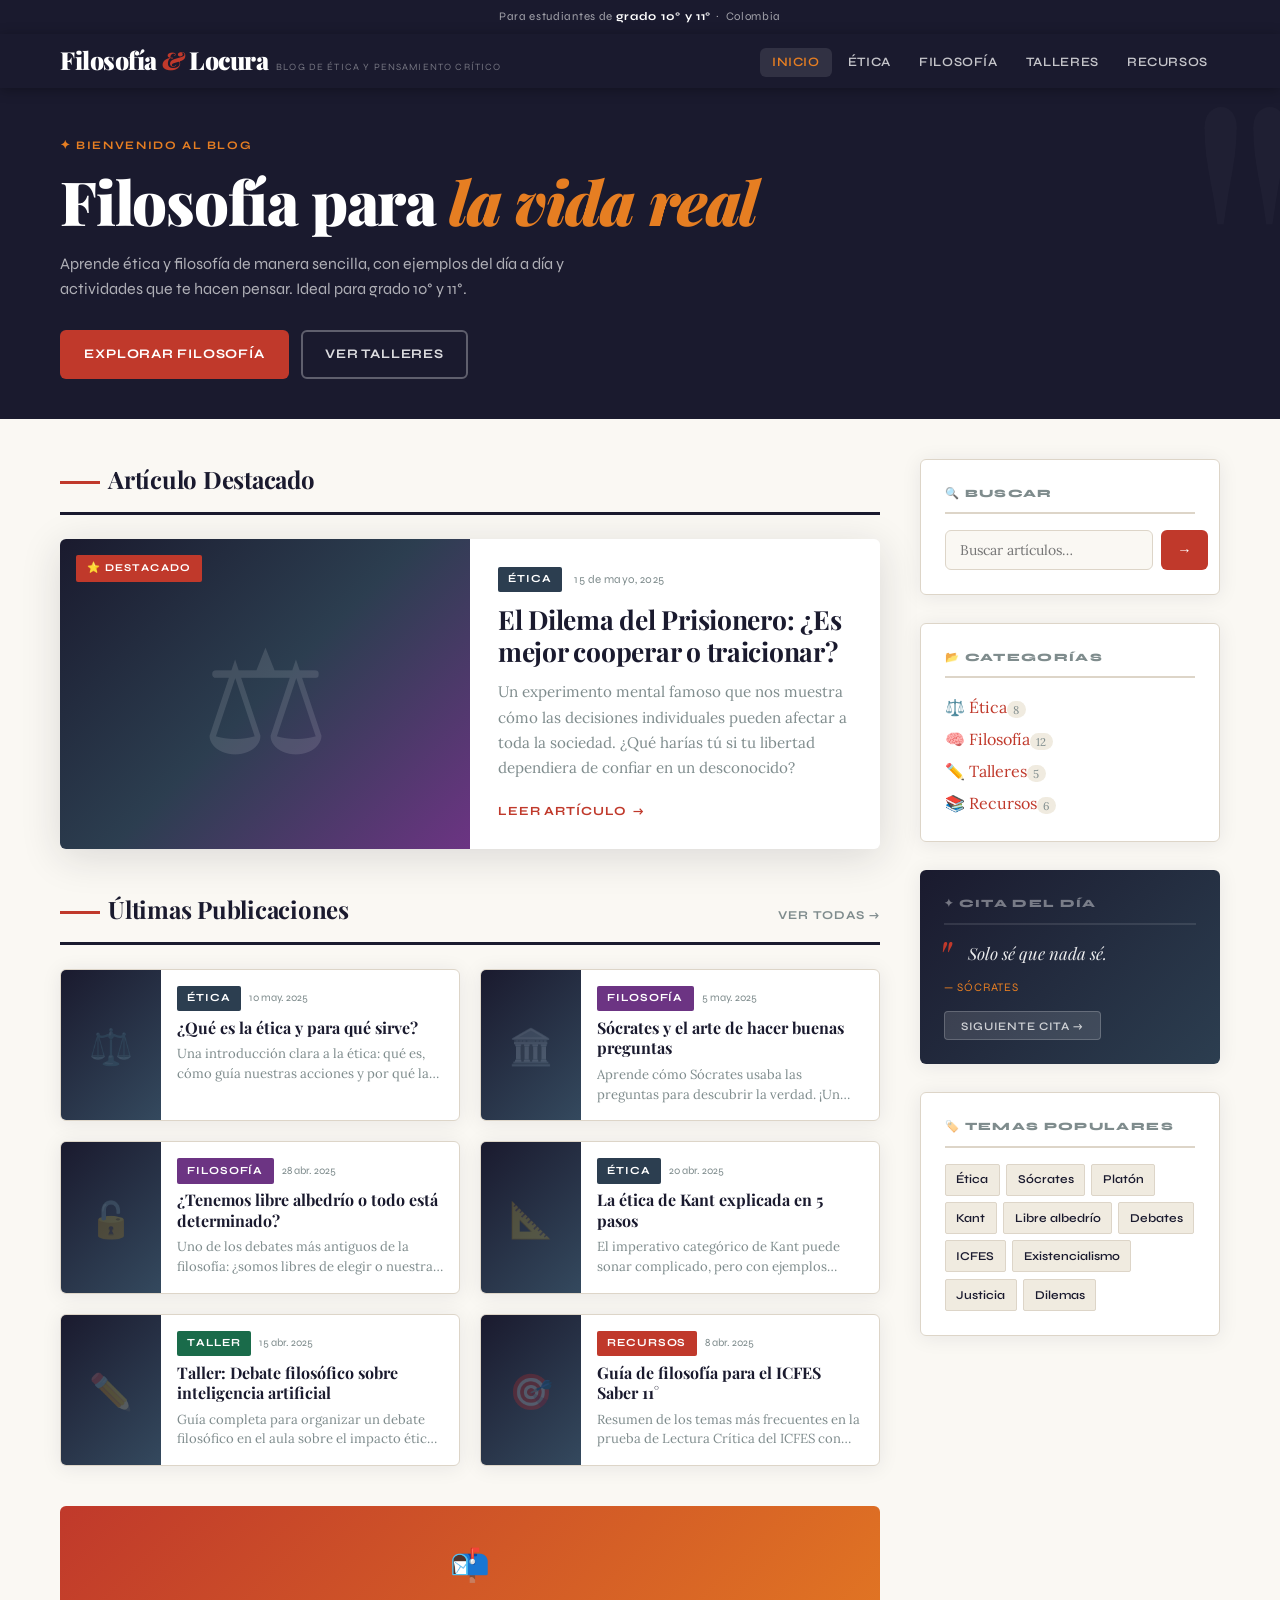
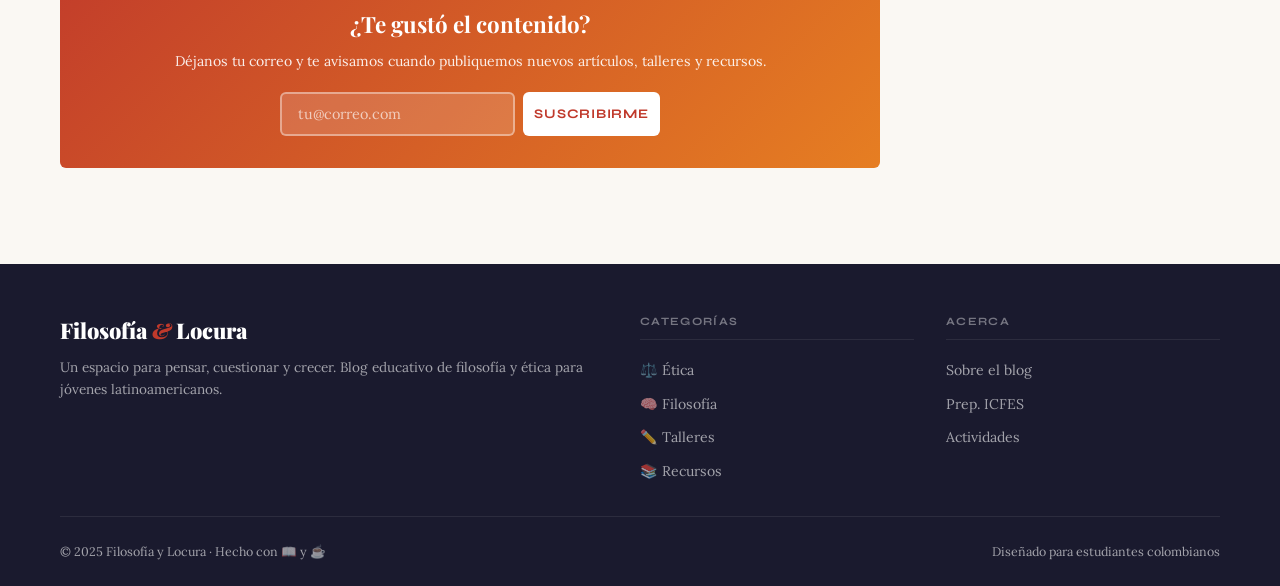
==== index.html @ 6e0ebfe2 "Add files via upload" ====
<!DOCTYPE html>
<html lang="es">
<head>
  <meta charset="UTF-8">
  <meta name="viewport" content="width=device-width, initial-scale=1.0">
  <meta name="description" content="Blog de filosofía y ética para estudiantes de grado 10° y 11° en Colombia. Artículos, talleres y recursos para pensar mejor.">
  <meta name="theme-color" content="#1a1a2e">
  <title>Inicio | Filosofía y Locura</title>
  <link rel="stylesheet" href="css/styles.css">
  <link rel="icon" href="data:image/svg+xml,<svg xmlns='http://www.w3.org/2000/svg' viewBox='0 0 100 100'><text y='.9em' font-size='90'>🧠</text></svg>">
</head>
<body>

  <!-- TOP BAR -->
  <div class="topbar">
    <div class="container">
      Para estudiantes de <strong>grado 10° y 11°</strong> &nbsp;·&nbsp; Colombia
    </div>
  </div>

  <!-- HEADER -->
  <header class="masthead" role="banner">
    <div class="masthead__inner container">
      <a href="index.html" class="masthead__brand" aria-label="Inicio – Filosofía y Locura">
        <span class="masthead__logo">Filosofía <span>&</span> Locura</span>
        <span class="masthead__tagline">Blog de ética y pensamiento crítico</span>
      </a>
      <nav aria-label="Navegación principal">
        <ul class="nav__list" role="list">
          <li><a href="index.html"      class="nav__link active">Inicio</a></li>
          <li><a href="etica.html"      class="nav__link">Ética</a></li>
          <li><a href="filosofia.html"  class="nav__link">Filosofía</a></li>
          <li><a href="talleres.html"   class="nav__link">Talleres</a></li>
          <li><a href="recursos.html"   class="nav__link">Recursos</a></li>
        </ul>
      </nav>
      <button class="hamburger" id="hamburger" aria-label="Abrir menú" aria-expanded="false">
        <span></span><span></span><span></span>
      </button>
    </div>
    <!-- Menú móvil -->
    <nav class="mobile-nav" id="mobileNav" aria-label="Menú móvil">
      <ul class="mobile-nav__list" role="list">
        <li><a href="index.html"     class="mobile-nav__link">🏠 Inicio</a></li>
        <li><a href="etica.html"     class="mobile-nav__link">⚖️ Ética</a></li>
        <li><a href="filosofia.html" class="mobile-nav__link">🧠 Filosofía</a></li>
        <li><a href="talleres.html"  class="mobile-nav__link">✏️ Talleres</a></li>
        <li><a href="recursos.html"  class="mobile-nav__link">📚 Recursos</a></li>
      </ul>
    </nav>
  </header>

  <!-- HERO -->
  <section class="hero" aria-labelledby="heroTitle">
    <div class="container">
      <p class="hero__kicker">✦ Bienvenido al blog</p>
      <h1 class="hero__title" id="heroTitle">
        Filosofía para <em>la vida real</em>
      </h1>
      <p class="hero__desc">
        Aprende ética y filosofía de manera sencilla, con ejemplos del día a día y
        actividades que te hacen pensar. Ideal para grado 10° y 11°.
      </p>
      <div class="hero__actions">
        <a href="filosofia.html" class="btn btn--primary">Explorar Filosofía</a>
        <a href="talleres.html"  class="btn btn--outline">Ver Talleres</a>
      </div>
    </div>
  </section>

  <!-- MAIN CONTENT -->
  <main>
    <div class="container">
      <div class="main-layout">

        <!-- ── CONTENT COLUMN ── -->
        <div>

          <!-- Artículo destacado -->
          <section aria-labelledby="featuredTitle">
            <div class="section-header">
              <h2 class="section-header__title" id="featuredTitle">
                <span class="section-header__line"></span>Artículo Destacado
              </h2>
            </div>
            <a href="posts/el-dilema-del-prisionero.html" class="featured-post" aria-label="Artículo destacado: El Dilema del Prisionero">
              <div class="featured-post__image" data-symbol="⚖">
                <span class="featured-post__badge">⭐ Destacado</span>
              </div>
              <div class="featured-post__body">
                <div class="featured-post__meta">
                  <span class="tag tag--etica">Ética</span>
                  <span class="featured-post__date">15 de mayo, 2025</span>
                </div>
                <h3 class="featured-post__title">
                  El Dilema del Prisionero: ¿Es mejor cooperar o traicionar?
                </h3>
                <p class="featured-post__excerpt">
                  Un experimento mental famoso que nos muestra cómo las decisiones
                  individuales pueden afectar a toda la sociedad. ¿Qué harías tú
                  si tu libertad dependiera de confiar en un desconocido?
                </p>
                <span class="featured-post__read">Leer artículo</span>
              </div>
            </a>
          </section>

          <!-- Últimas publicaciones -->
          <section aria-labelledby="latestTitle" style="margin-top: 2.5rem;">
            <div class="section-header">
              <h2 class="section-header__title" id="latestTitle">
                <span class="section-header__line"></span>Últimas Publicaciones
              </h2>
              <a href="filosofia.html" class="section-header__link">Ver todas →</a>
            </div>

            <div class="posts-grid" role="list">

              <a href="posts/que-es-la-etica.html" class="post-card animate-in" role="listitem"
                 aria-label="Artículo: ¿Qué es la ética y para qué sirve?">
                <div class="post-card__thumb" aria-hidden="true">⚖️</div>
                <div class="post-card__body">
                  <div class="post-card__meta">
                    <span class="tag tag--etica">Ética</span>
                    <span class="post-card__date">10 may. 2025</span>
                  </div>
                  <h3 class="post-card__title">¿Qué es la ética y para qué sirve?</h3>
                  <p class="post-card__excerpt">
                    Una introducción clara a la ética: qué es, cómo guía nuestras
                    acciones y por qué la necesitamos en la vida cotidiana.
                  </p>
                </div>
              </a>

              <a href="posts/socrates-y-el-metodo-maieutico.html" class="post-card animate-in" role="listitem"
                 aria-label="Artículo: Sócrates y el arte de hacer preguntas">
                <div class="post-card__thumb" aria-hidden="true">🏛️</div>
                <div class="post-card__body">
                  <div class="post-card__meta">
                    <span class="tag tag--filosofia">Filosofía</span>
                    <span class="post-card__date">5 may. 2025</span>
                  </div>
                  <h3 class="post-card__title">Sócrates y el arte de hacer buenas preguntas</h3>
                  <p class="post-card__excerpt">
                    Aprende cómo Sócrates usaba las preguntas para descubrir la
                    verdad. ¡Un método que tú también puedes usar hoy!
                  </p>
                </div>
              </a>

              <a href="posts/libre-albedrio.html" class="post-card animate-in" role="listitem"
                 aria-label="Artículo: ¿Tenemos libre albedrío?">
                <div class="post-card__thumb" aria-hidden="true">🔓</div>
                <div class="post-card__body">
                  <div class="post-card__meta">
                    <span class="tag tag--filosofia">Filosofía</span>
                    <span class="post-card__date">28 abr. 2025</span>
                  </div>
                  <h3 class="post-card__title">¿Tenemos libre albedrío o todo está determinado?</h3>
                  <p class="post-card__excerpt">
                    Uno de los debates más antiguos de la filosofía: ¿somos
                    libres de elegir o nuestras decisiones ya están escritas?
                  </p>
                </div>
              </a>

              <a href="posts/etica-kantiana.html" class="post-card animate-in" role="listitem"
                 aria-label="Artículo: La ética de Kant en 5 pasos">
                <div class="post-card__thumb" aria-hidden="true">📐</div>
                <div class="post-card__body">
                  <div class="post-card__meta">
                    <span class="tag tag--etica">Ética</span>
                    <span class="post-card__date">20 abr. 2025</span>
                  </div>
                  <h3 class="post-card__title">La ética de Kant explicada en 5 pasos</h3>
                  <p class="post-card__excerpt">
                    El imperativo categórico de Kant puede sonar complicado,
                    pero con ejemplos cotidianos ¡se entiende fácilmente!
                  </p>
                </div>
              </a>

              <a href="talleres.html" class="post-card animate-in" role="listitem"
                 aria-label="Taller: Debate filosófico sobre tecnología">
                <div class="post-card__thumb" aria-hidden="true">✏️</div>
                <div class="post-card__body">
                  <div class="post-card__meta">
                    <span class="tag tag--taller">Taller</span>
                    <span class="post-card__date">15 abr. 2025</span>
                  </div>
                  <h3 class="post-card__title">Taller: Debate filosófico sobre inteligencia artificial</h3>
                  <p class="post-card__excerpt">
                    Guía completa para organizar un debate filosófico en el aula
                    sobre el impacto ético de la IA en nuestra sociedad.
                  </p>
                </div>
              </a>

              <a href="recursos.html" class="post-card animate-in" role="listitem"
                 aria-label="Recursos para el ICFES">
                <div class="post-card__thumb" aria-hidden="true">🎯</div>
                <div class="post-card__body">
                  <div class="post-card__meta">
                    <span class="tag tag--recursos">Recursos</span>
                    <span class="post-card__date">8 abr. 2025</span>
                  </div>
                  <h3 class="post-card__title">Guía de filosofía para el ICFES Saber 11°</h3>
                  <p class="post-card__excerpt">
                    Resumen de los temas más frecuentes en la prueba de Lectura
                    Crítica del ICFES con ejercicios de práctica.
                  </p>
                </div>
              </a>

            </div><!-- /posts-grid -->
          </section>

          <!-- Newsletter -->
          <div class="newsletter" style="margin-top: 2.5rem;">
            <div class="newsletter__icon">📬</div>
            <h2 class="newsletter__title">¿Te gustó el contenido?</h2>
            <p class="newsletter__desc">
              Déjanos tu correo y te avisamos cuando publiquemos nuevos artículos,
              talleres y recursos.
            </p>
            <form class="newsletter__form" id="newsletterForm" novalidate>
              <input type="email" class="newsletter__input"
                     placeholder="tu@correo.com" aria-label="Tu correo electrónico" required>
              <button type="submit" class="newsletter__btn">Suscribirme</button>
            </form>
          </div>

        </div><!-- /content column -->

        <!-- ── SIDEBAR ── -->
        <aside class="sidebar" aria-label="Barra lateral">

          <!-- Buscar -->
          <div class="widget">
            <h2 class="widget__title">🔍 Buscar</h2>
            <form class="search-form" id="searchForm" role="search">
              <input type="search" class="search-input" id="searchInput"
                     placeholder="Buscar artículos…" aria-label="Buscar artículos">
              <button type="submit" class="search-btn" aria-label="Buscar">→</button>
            </form>
          </div>

          <!-- Categorías -->
          <div class="widget">
            <h2 class="widget__title">📂 Categorías</h2>
            <ul class="cat-list" role="list">
              <li><a href="etica.html"><span>⚖️ Ética</span><span class="cat-list__count">8</span></a></li>
              <li><a href="filosofia.html"><span>🧠 Filosofía</span><span class="cat-list__count">12</span></a></li>
              <li><a href="talleres.html"><span>✏️ Talleres</span><span class="cat-list__count">5</span></a></li>
              <li><a href="recursos.html"><span>📚 Recursos</span><span class="cat-list__count">6</span></a></li>
            </ul>
          </div>

          <!-- Cita filosófica -->
          <div class="widget quote-widget">
            <h2 class="widget__title">✦ Cita del día</h2>
            <p class="quote-text" id="quoteText">Solo sé que nada sé.</p>
            <p class="quote-author" id="quoteAuthor">— Sócrates</p>
            <button id="quoteBtn" style="
              background: rgba(255,255,255,0.12);
              color: rgba(255,255,255,0.75);
              border: 1px solid rgba(255,255,255,0.2);
              padding: 0.4rem 1rem;
              border-radius: 4px;
              font-family: var(--font-ui);
              font-size: 0.72rem;
              font-weight: 600;
              letter-spacing: 0.06em;
              text-transform: uppercase;
              cursor: pointer;
              margin-top: 0.85rem;
              transition: all 0.2s;
            " aria-label="Siguiente cita">Siguiente cita →</button>
          </div>

          <!-- Temas populares -->
          <div class="widget">
            <h2 class="widget__title">🏷️ Temas populares</h2>
            <div class="tags-cloud">
              <a href="etica.html"       class="tag-cloud__item">Ética</a>
              <a href="filosofia.html"   class="tag-cloud__item">Sócrates</a>
              <a href="filosofia.html"   class="tag-cloud__item">Platón</a>
              <a href="etica.html"       class="tag-cloud__item">Kant</a>
              <a href="filosofia.html"   class="tag-cloud__item">Libre albedrío</a>
              <a href="talleres.html"    class="tag-cloud__item">Debates</a>
              <a href="recursos.html"    class="tag-cloud__item">ICFES</a>
              <a href="filosofia.html"   class="tag-cloud__item">Existencialismo</a>
              <a href="etica.html"       class="tag-cloud__item">Justicia</a>
              <a href="talleres.html"    class="tag-cloud__item">Dilemas</a>
            </div>
          </div>

        </aside><!-- /sidebar -->

      </div><!-- /main-layout -->
    </div><!-- /container -->
  </main>

  <!-- FOOTER -->
  <footer role="contentinfo">
    <div class="container">
      <div class="footer__grid">
        <div>
          <div class="footer__brand-name">Filosofía <span>&</span> Locura</div>
          <p class="footer__brand-desc">
            Un espacio para pensar, cuestionar y crecer. Blog educativo de filosofía
            y ética para jóvenes latinoamericanos.
          </p>
        </div>
        <div>
          <div class="footer__heading">Categorías</div>
          <ul class="footer__links">
            <li><a href="etica.html">⚖️ Ética</a></li>
            <li><a href="filosofia.html">🧠 Filosofía</a></li>
            <li><a href="talleres.html">✏️ Talleres</a></li>
            <li><a href="recursos.html">📚 Recursos</a></li>
          </ul>
        </div>
        <div>
          <div class="footer__heading">Acerca</div>
          <ul class="footer__links">
            <li><a href="acerca.html">Sobre el blog</a></li>
            <li><a href="recursos.html#icfes">Prep. ICFES</a></li>
            <li><a href="talleres.html">Actividades</a></li>
          </ul>
        </div>
      </div>
      <div class="footer__bottom">
        <span>© 2025 Filosofía y Locura · Hecho con 📖 y ☕</span>
        <span>Diseñado para estudiantes colombianos</span>
      </div>
    </div>
  </footer>

  <!-- Back to top -->
  <button class="back-top" id="backToTop" aria-label="Volver arriba" title="Volver arriba">↑</button>

  <script src="js/scripts.js"></script>
</body>
</html>
---- css/styles.css ----
/* ===================================================
   FILOSOFÍA Y LOCURA — Blog de Filosofía y Ética
   Estilo: Editorial moderno, tipografía expresiva
   =================================================== */

@import url('https://fonts.googleapis.com/css2?family=Playfair+Display:ital,wght@0,400;0,700;0,900;1,400;1,700&family=Syne:wght@400;600;700;800&family=Lora:ital,wght@0,400;0,500;1,400&display=swap');

/* ── Variables ── */
:root {
  --ink:        #1a1a2e;
  --paper:      #faf8f3;
  --cream:      #f0ebe0;
  --accent:     #c0392b;
  --accent-2:   #e67e22;
  --muted:      #7f8c8d;
  --border:     #ddd5c8;
  --card-bg:    #ffffff;
  --tag-ethics: #2c3e50;
  --tag-phil:   #6c3483;
  --tag-taller: #1a6b4a;
  --tag-rec:    #c0392b;

  --font-display: 'Playfair Display', Georgia, serif;
  --font-ui:      'Syne', sans-serif;
  --font-body:    'Lora', Georgia, serif;

  --max-width: 1200px;
  --radius:    6px;
  --shadow:    0 2px 20px rgba(26,26,46,0.08);
  --shadow-lg: 0 8px 40px rgba(26,26,46,0.14);

  --transition: 0.25s cubic-bezier(0.4, 0, 0.2, 1);
}

/* ── Reset & Base ── */
*, *::before, *::after { box-sizing: border-box; margin: 0; padding: 0; }

html { scroll-behavior: smooth; font-size: 16px; }

body {
  font-family: var(--font-body);
  background: var(--paper);
  color: var(--ink);
  line-height: 1.7;
  min-height: 100vh;
  overflow-x: hidden;
}

img { max-width: 100%; display: block; }
a  { color: var(--accent); text-decoration: none; transition: color var(--transition); }
a:hover { color: var(--accent-2); }

/* ── Utility ── */
.container { max-width: var(--max-width); margin: 0 auto; padding: 0 1.25rem; }
.sr-only { position: absolute; width: 1px; height: 1px; overflow: hidden; clip: rect(0,0,0,0); }
.tag {
  display: inline-block;
  font-family: var(--font-ui);
  font-size: 0.68rem;
  font-weight: 700;
  letter-spacing: 0.08em;
  text-transform: uppercase;
  padding: 0.22rem 0.65rem;
  border-radius: 2px;
  color: #fff;
}
.tag--etica    { background: var(--tag-ethics); }
.tag--filosofia{ background: var(--tag-phil); }
.tag--taller   { background: var(--tag-taller); }
.tag--recursos { background: var(--tag-rec); }

/* ── Top Bar ── */
.topbar {
  background: var(--ink);
  color: rgba(255,255,255,0.6);
  font-family: var(--font-ui);
  font-size: 0.72rem;
  letter-spacing: 0.06em;
  padding: 0.45rem 0;
  text-align: center;
}
.topbar strong { color: #fff; }

/* ── Header / Masthead ── */
.masthead {
  background: var(--ink);
  position: sticky;
  top: 0;
  z-index: 100;
  box-shadow: 0 2px 12px rgba(0,0,0,0.3);
}

.masthead__inner {
  display: flex;
  align-items: center;
  justify-content: space-between;
  padding: 0.85rem 1.25rem;
  gap: 1rem;
}

.masthead__brand {
  display: flex;
  align-items: baseline;
  gap: 0.5rem;
  text-decoration: none;
}

.masthead__logo {
  font-family: var(--font-display);
  font-weight: 900;
  font-size: 1.55rem;
  color: #fff;
  line-height: 1;
  letter-spacing: -0.02em;
}

.masthead__logo span {
  color: var(--accent);
  font-style: italic;
}

.masthead__tagline {
  font-family: var(--font-ui);
  font-size: 0.6rem;
  color: rgba(255,255,255,0.4);
  letter-spacing: 0.12em;
  text-transform: uppercase;
  display: none;
}

/* Nav */
.nav__list {
  display: none;
  list-style: none;
  gap: 0.25rem;
  align-items: center;
}

.nav__link {
  font-family: var(--font-ui);
  font-size: 0.8rem;
  font-weight: 600;
  letter-spacing: 0.05em;
  text-transform: uppercase;
  color: rgba(255,255,255,0.75);
  padding: 0.4rem 0.75rem;
  border-radius: var(--radius);
  transition: all var(--transition);
}
.nav__link:hover,
.nav__link.active { color: #fff; background: rgba(255,255,255,0.1); }
.nav__link.active { color: var(--accent-2); }

/* Hamburger */
.hamburger {
  display: flex;
  flex-direction: column;
  gap: 5px;
  background: none;
  border: none;
  cursor: pointer;
  padding: 4px;
}
.hamburger span {
  display: block;
  width: 24px;
  height: 2px;
  background: rgba(255,255,255,0.85);
  transition: all var(--transition);
  border-radius: 2px;
}
.hamburger.open span:nth-child(1) { transform: translateY(7px) rotate(45deg); }
.hamburger.open span:nth-child(2) { opacity: 0; }
.hamburger.open span:nth-child(3) { transform: translateY(-7px) rotate(-45deg); }

/* Mobile nav dropdown */
.mobile-nav {
  display: none;
  background: #111122;
  padding: 1rem 1.25rem 1.5rem;
  border-top: 1px solid rgba(255,255,255,0.06);
}
.mobile-nav.open { display: block; }
.mobile-nav__list { list-style: none; }
.mobile-nav__link {
  display: block;
  font-family: var(--font-ui);
  font-size: 1rem;
  font-weight: 600;
  color: rgba(255,255,255,0.8);
  padding: 0.75rem 0;
  border-bottom: 1px solid rgba(255,255,255,0.07);
  letter-spacing: 0.04em;
  transition: color var(--transition);
}
.mobile-nav__link:hover { color: var(--accent-2); }

/* ── Hero ── */
.hero {
  background: var(--ink);
  color: #fff;
  padding: 3rem 0 2.5rem;
  position: relative;
  overflow: hidden;
}
.hero::before {
  content: '"';
  position: absolute;
  font-family: var(--font-display);
  font-size: 28rem;
  color: rgba(255,255,255,0.025);
  top: -4rem;
  right: -2rem;
  line-height: 1;
  pointer-events: none;
}
.hero__kicker {
  font-family: var(--font-ui);
  font-size: 0.72rem;
  font-weight: 700;
  letter-spacing: 0.14em;
  text-transform: uppercase;
  color: var(--accent-2);
  margin-bottom: 0.75rem;
}
.hero__title {
  font-family: var(--font-display);
  font-size: clamp(2rem, 6vw, 3.8rem);
  font-weight: 900;
  line-height: 1.1;
  letter-spacing: -0.02em;
  max-width: 700px;
  margin-bottom: 1rem;
}
.hero__title em { font-style: italic; color: var(--accent-2); }
.hero__desc {
  font-family: var(--font-ui);
  font-size: 1rem;
  color: rgba(255,255,255,0.65);
  max-width: 520px;
  line-height: 1.6;
  margin-bottom: 1.75rem;
}
.hero__actions { display: flex; gap: 0.75rem; flex-wrap: wrap; }

/* Buttons */
.btn {
  display: inline-flex;
  align-items: center;
  gap: 0.4rem;
  font-family: var(--font-ui);
  font-weight: 700;
  font-size: 0.82rem;
  letter-spacing: 0.06em;
  text-transform: uppercase;
  padding: 0.7rem 1.4rem;
  border-radius: var(--radius);
  transition: all var(--transition);
  cursor: pointer;
  border: 2px solid transparent;
  text-decoration: none;
}
.btn--primary { background: var(--accent); color: #fff; }
.btn--primary:hover { background: #a93226; color: #fff; transform: translateY(-1px); }
.btn--outline { border-color: rgba(255,255,255,0.3); color: rgba(255,255,255,0.85); }
.btn--outline:hover { border-color: #fff; color: #fff; background: rgba(255,255,255,0.08); }

/* ── Layout: Grid Principal ── */
.main-layout {
  display: grid;
  grid-template-columns: 1fr;
  gap: 2.5rem;
  padding: 2.5rem 0 3rem;
}

/* ── Section Headings ── */
.section-header {
  display: flex;
  align-items: baseline;
  justify-content: space-between;
  margin-bottom: 1.5rem;
  padding-bottom: 0.75rem;
  border-bottom: 3px solid var(--ink);
}
.section-header__title {
  font-family: var(--font-display);
  font-size: 1.5rem;
  font-weight: 700;
  letter-spacing: -0.01em;
}
.section-header__line {
  display: inline-block;
  width: 2.5rem;
  height: 3px;
  background: var(--accent);
  margin-right: 0.5rem;
  vertical-align: middle;
}
.section-header__link {
  font-family: var(--font-ui);
  font-size: 0.75rem;
  font-weight: 700;
  letter-spacing: 0.08em;
  text-transform: uppercase;
  color: var(--muted);
}
.section-header__link:hover { color: var(--accent); }

/* ── Featured Post ── */
.featured-post {
  display: grid;
  grid-template-columns: 1fr;
  background: var(--card-bg);
  border-radius: var(--radius);
  box-shadow: var(--shadow-lg);
  overflow: hidden;
  transition: transform var(--transition), box-shadow var(--transition);
  text-decoration: none;
  color: inherit;
}
.featured-post:hover { transform: translateY(-3px); box-shadow: 0 12px 50px rgba(26,26,46,0.18); }

.featured-post__image {
  background: linear-gradient(135deg, var(--ink) 0%, #2c3e50 50%, #6c3483 100%);
  min-height: 220px;
  display: flex;
  align-items: center;
  justify-content: center;
  position: relative;
  overflow: hidden;
}
.featured-post__image::after {
  content: attr(data-symbol);
  font-family: var(--font-display);
  font-size: 9rem;
  color: rgba(255,255,255,0.12);
  position: absolute;
}
.featured-post__badge {
  position: absolute;
  top: 1rem;
  left: 1rem;
  font-family: var(--font-ui);
  font-size: 0.65rem;
  font-weight: 700;
  letter-spacing: 0.1em;
  text-transform: uppercase;
  background: var(--accent);
  color: #fff;
  padding: 0.3rem 0.7rem;
  border-radius: 2px;
}
.featured-post__body { padding: 1.75rem; }
.featured-post__meta {
  display: flex;
  gap: 0.75rem;
  align-items: center;
  margin-bottom: 0.75rem;
  flex-wrap: wrap;
}
.featured-post__date {
  font-family: var(--font-ui);
  font-size: 0.72rem;
  color: var(--muted);
  letter-spacing: 0.04em;
}
.featured-post__title {
  font-family: var(--font-display);
  font-size: 1.65rem;
  font-weight: 700;
  line-height: 1.2;
  margin-bottom: 0.75rem;
  letter-spacing: -0.01em;
}
.featured-post__excerpt {
  color: var(--muted);
  font-size: 0.95rem;
  line-height: 1.65;
  margin-bottom: 1.25rem;
}
.featured-post__read {
  font-family: var(--font-ui);
  font-size: 0.78rem;
  font-weight: 700;
  letter-spacing: 0.07em;
  text-transform: uppercase;
  color: var(--accent);
  display: flex;
  align-items: center;
  gap: 0.35rem;
}
.featured-post__read::after { content: '→'; transition: transform var(--transition); }
.featured-post:hover .featured-post__read::after { transform: translateX(4px); }

/* ── Post Grid ── */
.posts-grid {
  display: grid;
  grid-template-columns: 1fr;
  gap: 1.25rem;
}

.post-card {
  background: var(--card-bg);
  border-radius: var(--radius);
  box-shadow: var(--shadow);
  overflow: hidden;
  display: grid;
  grid-template-columns: 90px 1fr;
  transition: transform var(--transition), box-shadow var(--transition);
  text-decoration: none;
  color: inherit;
  border: 1px solid var(--border);
}
.post-card:hover { transform: translateY(-2px); box-shadow: var(--shadow-lg); }

.post-card__thumb {
  background: linear-gradient(135deg, var(--ink), #34495e);
  display: flex;
  align-items: center;
  justify-content: center;
  font-family: var(--font-display);
  font-size: 2.2rem;
  color: rgba(255,255,255,0.2);
}
.post-card__body { padding: 1rem; }
.post-card__meta {
  display: flex;
  gap: 0.5rem;
  align-items: center;
  margin-bottom: 0.4rem;
  flex-wrap: wrap;
}
.post-card__date { font-family: var(--font-ui); font-size: 0.68rem; color: var(--muted); }
.post-card__title {
  font-family: var(--font-display);
  font-size: 1rem;
  font-weight: 700;
  line-height: 1.3;
  margin-bottom: 0.35rem;
}
.post-card__excerpt {
  font-size: 0.82rem;
  color: var(--muted);
  line-height: 1.5;
  display: -webkit-box;
  -webkit-line-clamp: 2;
  -webkit-box-orient: vertical;
  overflow: hidden;
}

/* ── Sidebar ── */
.sidebar { display: flex; flex-direction: column; gap: 1.75rem; }

.widget {
  background: var(--card-bg);
  border-radius: var(--radius);
  padding: 1.5rem;
  box-shadow: var(--shadow);
  border: 1px solid var(--border);
}
.widget__title {
  font-family: var(--font-ui);
  font-size: 0.7rem;
  font-weight: 800;
  letter-spacing: 0.12em;
  text-transform: uppercase;
  color: var(--muted);
  margin-bottom: 1rem;
  padding-bottom: 0.6rem;
  border-bottom: 2px solid var(--border);
}

/* Category Widget */
.cat-list { list-style: none; display: flex; flex-direction: column; gap: 0.3rem; }
.cat-list__item a {
  display: flex;
  justify-content: space-between;
  align-items: center;
  font-family: var(--font-ui);
  font-size: 0.85rem;
  font-weight: 600;
  color: var(--ink);
  padding: 0.5rem 0.75rem;
  border-radius: 4px;
  transition: background var(--transition);
}
.cat-list__item a:hover { background: var(--cream); color: var(--accent); }
.cat-list__count {
  font-size: 0.7rem;
  color: var(--muted);
  background: var(--cream);
  padding: 0.1rem 0.4rem;
  border-radius: 10px;
}

/* Search Widget */
.search-form { display: flex; gap: 0.5rem; }
.search-input {
  flex: 1;
  font-family: var(--font-body);
  font-size: 0.875rem;
  padding: 0.6rem 0.85rem;
  border: 1.5px solid var(--border);
  border-radius: var(--radius);
  background: var(--paper);
  color: var(--ink);
  transition: border-color var(--transition);
}
.search-input:focus { outline: none; border-color: var(--accent); }
.search-btn {
  background: var(--accent);
  color: #fff;
  border: none;
  padding: 0.6rem 1rem;
  border-radius: var(--radius);
  cursor: pointer;
  font-size: 0.9rem;
  transition: background var(--transition);
}
.search-btn:hover { background: #a93226; }

/* Quote Widget */
.quote-widget {
  background: linear-gradient(135deg, var(--ink), #2c3e50) !important;
  color: #fff;
  border: none !important;
}
.quote-widget .widget__title { color: rgba(255,255,255,0.4); border-color: rgba(255,255,255,0.1); }
.quote-text {
  font-family: var(--font-display);
  font-style: italic;
  font-size: 1.05rem;
  line-height: 1.5;
  color: rgba(255,255,255,0.9);
  margin-bottom: 0.75rem;
  position: relative;
}
.quote-text::before {
  content: '"';
  font-size: 3rem;
  color: var(--accent);
  position: absolute;
  top: -0.5rem;
  left: -0.5rem;
  line-height: 1;
  font-family: var(--font-display);
}
.quote-text { padding-left: 1.5rem; }
.quote-author {
  font-family: var(--font-ui);
  font-size: 0.72rem;
  letter-spacing: 0.08em;
  text-transform: uppercase;
  color: var(--accent-2);
}

/* Tags Cloud */
.tags-cloud { display: flex; flex-wrap: wrap; gap: 0.4rem; }
.tag-cloud__item {
  font-family: var(--font-ui);
  font-size: 0.75rem;
  font-weight: 600;
  color: var(--ink);
  background: var(--cream);
  padding: 0.3rem 0.65rem;
  border-radius: 2px;
  transition: all var(--transition);
  text-decoration: none;
  border: 1px solid var(--border);
}
.tag-cloud__item:hover { background: var(--ink); color: #fff; border-color: var(--ink); }

/* ── Newsletter Banner ── */
.newsletter {
  background: linear-gradient(135deg, var(--accent) 0%, var(--accent-2) 100%);
  border-radius: var(--radius);
  padding: 2rem 1.5rem;
  color: #fff;
  text-align: center;
}
.newsletter__icon { font-size: 2rem; margin-bottom: 0.75rem; }
.newsletter__title {
  font-family: var(--font-display);
  font-size: 1.4rem;
  font-weight: 700;
  margin-bottom: 0.5rem;
}
.newsletter__desc {
  font-size: 0.88rem;
  opacity: 0.9;
  margin-bottom: 1.25rem;
  line-height: 1.5;
}
.newsletter__form { display: flex; flex-direction: column; gap: 0.5rem; max-width: 380px; margin: 0 auto; }
.newsletter__input {
  padding: 0.7rem 1rem;
  border: 2px solid rgba(255,255,255,0.4);
  border-radius: var(--radius);
  background: rgba(255,255,255,0.15);
  color: #fff;
  font-family: var(--font-body);
  font-size: 0.9rem;
}
.newsletter__input::placeholder { color: rgba(255,255,255,0.65); }
.newsletter__input:focus { outline: none; border-color: #fff; }
.newsletter__btn {
  background: #fff;
  color: var(--accent);
  font-family: var(--font-ui);
  font-weight: 700;
  font-size: 0.82rem;
  letter-spacing: 0.06em;
  text-transform: uppercase;
  padding: 0.7rem;
  border: none;
  border-radius: var(--radius);
  cursor: pointer;
  transition: all var(--transition);
}
.newsletter__btn:hover { background: var(--ink); color: #fff; }

/* ── Category Banner ── */
.category-banner {
  background: linear-gradient(160deg, var(--ink) 0%, #2c3e50 100%);
  color: #fff;
  padding: 2.5rem 0 2rem;
  margin-bottom: 0;
}
.category-banner__label {
  font-family: var(--font-ui);
  font-size: 0.7rem;
  font-weight: 700;
  letter-spacing: 0.15em;
  text-transform: uppercase;
  color: var(--accent-2);
  margin-bottom: 0.5rem;
}
.category-banner__title {
  font-family: var(--font-display);
  font-size: clamp(1.8rem, 5vw, 3rem);
  font-weight: 900;
  margin-bottom: 0.5rem;
}
.category-banner__desc {
  font-size: 0.95rem;
  color: rgba(255,255,255,0.65);
  max-width: 500px;
}

/* ── Single Article ── */
.article-header {
  background: var(--ink);
  color: #fff;
  padding: 2.5rem 0 2rem;
}
.article-header__breadcrumb {
  font-family: var(--font-ui);
  font-size: 0.72rem;
  color: rgba(255,255,255,0.45);
  margin-bottom: 1rem;
  display: flex;
  gap: 0.5rem;
  align-items: center;
  flex-wrap: wrap;
}
.article-header__breadcrumb a { color: rgba(255,255,255,0.6); }
.article-header__breadcrumb a:hover { color: #fff; }
.article-header__meta {
  display: flex;
  gap: 0.75rem;
  align-items: center;
  flex-wrap: wrap;
  margin-bottom: 1rem;
}
.article-header__date, .article-header__read-time {
  font-family: var(--font-ui);
  font-size: 0.72rem;
  color: rgba(255,255,255,0.5);
  letter-spacing: 0.04em;
}
.article-header__title {
  font-family: var(--font-display);
  font-size: clamp(1.8rem, 5vw, 2.8rem);
  font-weight: 900;
  line-height: 1.15;
  letter-spacing: -0.02em;
  margin-bottom: 1rem;
  max-width: 800px;
}
.article-header__title em { font-style: italic; color: var(--accent-2); }
.article-header__intro {
  font-size: 1.05rem;
  color: rgba(255,255,255,0.72);
  max-width: 650px;
  line-height: 1.65;
}

/* Article Body */
.article-body {
  max-width: 720px;
}
.article-body h2 {
  font-family: var(--font-display);
  font-size: 1.5rem;
  font-weight: 700;
  margin: 2.25rem 0 0.85rem;
  letter-spacing: -0.01em;
  color: var(--ink);
}
.article-body h2::before {
  content: '§ ';
  color: var(--accent);
  font-style: italic;
}
.article-body h3 {
  font-family: var(--font-ui);
  font-size: 1.1rem;
  font-weight: 700;
  margin: 1.75rem 0 0.65rem;
  color: var(--ink);
}
.article-body p { margin-bottom: 1.2rem; font-size: 1.02rem; line-height: 1.8; }
.article-body ul, .article-body ol {
  margin: 0.75rem 0 1.25rem 1.5rem;
}
.article-body li { margin-bottom: 0.4rem; line-height: 1.7; font-size: 0.98rem; }
.article-body strong { font-weight: 700; color: var(--ink); }
.article-body em { font-style: italic; }

/* Blockquote */
.article-body blockquote, .pullquote {
  background: var(--cream);
  border-left: 4px solid var(--accent);
  padding: 1.25rem 1.5rem;
  margin: 1.75rem 0;
  border-radius: 0 var(--radius) var(--radius) 0;
}
.pullquote {
  background: linear-gradient(135deg, var(--ink), #2c3e50);
  color: #fff;
  border-left-color: var(--accent-2);
  font-family: var(--font-display);
  font-style: italic;
  font-size: 1.15rem;
  line-height: 1.55;
  border-radius: var(--radius);
}
.pullquote cite {
  display: block;
  font-family: var(--font-ui);
  font-style: normal;
  font-size: 0.7rem;
  letter-spacing: 0.08em;
  text-transform: uppercase;
  color: var(--accent-2);
  margin-top: 0.65rem;
}
.article-body blockquote p { margin: 0; font-style: italic; }
.article-body blockquote footer {
  font-family: var(--font-ui);
  font-size: 0.75rem;
  color: var(--muted);
  margin-top: 0.5rem;
  font-style: normal;
}

/* Info Box */
.info-box {
  background: #ebf5fb;
  border: 1.5px solid #aed6f1;
  border-radius: var(--radius);
  padding: 1.25rem 1.5rem;
  margin: 1.75rem 0;
}
.info-box--warning { background: #fef9e7; border-color: #f9e79f; }
.info-box--success { background: #eafaf1; border-color: #a9dfbf; }
.info-box__title {
  font-family: var(--font-ui);
  font-size: 0.78rem;
  font-weight: 800;
  letter-spacing: 0.08em;
  text-transform: uppercase;
  margin-bottom: 0.5rem;
  color: var(--ink);
}
.info-box p { margin: 0; font-size: 0.92rem; }

/* Step List */
.step-list { list-style: none; margin: 1.25rem 0; counter-reset: steps; }
.step-list li {
  counter-increment: steps;
  position: relative;
  padding: 1rem 1rem 1rem 3.25rem;
  margin-bottom: 0.75rem;
  background: var(--card-bg);
  border: 1px solid var(--border);
  border-radius: var(--radius);
  box-shadow: var(--shadow);
}
.step-list li::before {
  content: counter(steps);
  position: absolute;
  left: 0.9rem;
  top: 50%;
  transform: translateY(-50%);
  width: 1.75rem;
  height: 1.75rem;
  background: var(--accent);
  color: #fff;
  font-family: var(--font-ui);
  font-size: 0.78rem;
  font-weight: 700;
  border-radius: 50%;
  display: flex;
  align-items: center;
  justify-content: center;
}

/* Activity Box */
.activity-box {
  background: linear-gradient(135deg, #1a1a2e 0%, #16213e 100%);
  color: #fff;
  border-radius: var(--radius);
  padding: 1.75rem;
  margin: 2rem 0;
}
.activity-box__header {
  display: flex;
  align-items: center;
  gap: 0.75rem;
  margin-bottom: 1.25rem;
  padding-bottom: 0.75rem;
  border-bottom: 1px solid rgba(255,255,255,0.12);
}
.activity-box__icon { font-size: 1.5rem; }
.activity-box__title {
  font-family: var(--font-ui);
  font-size: 0.75rem;
  font-weight: 800;
  letter-spacing: 0.1em;
  text-transform: uppercase;
  color: var(--accent-2);
}
.activity-box__subtitle {
  font-family: var(--font-display);
  font-size: 1.1rem;
  font-weight: 700;
  color: #fff;
}
.activity-box ol {
  margin-left: 1.25rem;
  color: rgba(255,255,255,0.85);
}
.activity-box li { margin-bottom: 0.65rem; font-size: 0.95rem; line-height: 1.6; }
.activity-box p { color: rgba(255,255,255,0.75); margin-bottom: 0.75rem; font-size: 0.92rem; }

/* Embed containers */
.video-embed {
  position: relative;
  width: 100%;
  padding-bottom: 56.25%;
  background: #000;
  border-radius: var(--radius);
  overflow: hidden;
  margin: 1.75rem 0;
}
.video-embed iframe {
  position: absolute;
  top: 0; left: 0;
  width: 100%; height: 100%;
  border: none;
}
.pdf-embed {
  width: 100%;
  height: 500px;
  border: 1.5px solid var(--border);
  border-radius: var(--radius);
  margin: 1.75rem 0;
}
.embed-label {
  font-family: var(--font-ui);
  font-size: 0.7rem;
  font-weight: 700;
  letter-spacing: 0.08em;
  text-transform: uppercase;
  color: var(--muted);
  margin-bottom: 0.5rem;
}

/* Author box */
.author-box {
  display: flex;
  gap: 1rem;
  align-items: flex-start;
  background: var(--cream);
  border: 1px solid var(--border);
  border-radius: var(--radius);
  padding: 1.25rem;
  margin-top: 2.5rem;
}
.author-box__avatar {
  width: 60px;
  height: 60px;
  border-radius: 50%;
  background: linear-gradient(135deg, var(--ink), #6c3483);
  display: flex;
  align-items: center;
  justify-content: center;
  font-family: var(--font-display);
  font-size: 1.5rem;
  color: rgba(255,255,255,0.6);
  flex-shrink: 0;
}
.author-box__name {
  font-family: var(--font-ui);
  font-weight: 700;
  font-size: 0.9rem;
  margin-bottom: 0.2rem;
}
.author-box__role {
  font-family: var(--font-ui);
  font-size: 0.7rem;
  font-weight: 600;
  text-transform: uppercase;
  letter-spacing: 0.06em;
  color: var(--muted);
  margin-bottom: 0.5rem;
}
.author-box__bio { font-size: 0.88rem; color: var(--muted); line-height: 1.55; }

/* Comments */
.comments-section { margin-top: 2.5rem; }
.comments-section__title {
  font-family: var(--font-display);
  font-size: 1.35rem;
  font-weight: 700;
  margin-bottom: 1.25rem;
  padding-bottom: 0.6rem;
  border-bottom: 2px solid var(--border);
}

/* Share Bar */
.share-bar {
  display: flex;
  gap: 0.5rem;
  align-items: center;
  flex-wrap: wrap;
  padding: 1.25rem 0;
  border-top: 1px solid var(--border);
  border-bottom: 1px solid var(--border);
  margin: 1.75rem 0;
}
.share-bar__label {
  font-family: var(--font-ui);
  font-size: 0.7rem;
  font-weight: 700;
  text-transform: uppercase;
  letter-spacing: 0.08em;
  color: var(--muted);
  margin-right: 0.25rem;
}
.share-btn {
  display: inline-flex;
  align-items: center;
  gap: 0.3rem;
  font-family: var(--font-ui);
  font-size: 0.72rem;
  font-weight: 700;
  letter-spacing: 0.04em;
  padding: 0.4rem 0.85rem;
  border-radius: var(--radius);
  border: 1.5px solid var(--border);
  background: var(--card-bg);
  color: var(--ink);
  cursor: pointer;
  transition: all var(--transition);
  text-decoration: none;
}
.share-btn:hover { background: var(--ink); color: #fff; border-color: var(--ink); }

/* ── Resources Page ── */
.resources-grid {
  display: grid;
  grid-template-columns: 1fr;
  gap: 1.25rem;
}
.resource-card {
  background: var(--card-bg);
  border: 1px solid var(--border);
  border-radius: var(--radius);
  padding: 1.5rem;
  display: flex;
  gap: 1rem;
  align-items: flex-start;
  transition: all var(--transition);
  text-decoration: none;
  color: inherit;
  box-shadow: var(--shadow);
}
.resource-card:hover { transform: translateY(-2px); box-shadow: var(--shadow-lg); border-color: var(--accent); }
.resource-card__icon {
  font-size: 2rem;
  width: 50px;
  height: 50px;
  display: flex;
  align-items: center;
  justify-content: center;
  background: var(--cream);
  border-radius: var(--radius);
  flex-shrink: 0;
}
.resource-card__title {
  font-family: var(--font-ui);
  font-weight: 700;
  margin-bottom: 0.3rem;
}
.resource-card__desc { font-size: 0.88rem; color: var(--muted); line-height: 1.5; }

/* ── Footer ── */
footer {
  background: var(--ink);
  color: rgba(255,255,255,0.6);
  padding: 3rem 0 1.5rem;
  margin-top: 3rem;
}
.footer__grid {
  display: grid;
  grid-template-columns: 1fr;
  gap: 2rem;
  margin-bottom: 2rem;
}
.footer__brand-name {
  font-family: var(--font-display);
  font-size: 1.35rem;
  font-weight: 900;
  color: #fff;
  margin-bottom: 0.5rem;
}
.footer__brand-name span { color: var(--accent); font-style: italic; }
.footer__brand-desc { font-size: 0.85rem; line-height: 1.6; }
.footer__heading {
  font-family: var(--font-ui);
  font-size: 0.7rem;
  font-weight: 700;
  letter-spacing: 0.12em;
  text-transform: uppercase;
  color: rgba(255,255,255,0.4);
  margin-bottom: 1rem;
  padding-bottom: 0.5rem;
  border-bottom: 1px solid rgba(255,255,255,0.08);
}
.footer__links { list-style: none; display: flex; flex-direction: column; gap: 0.4rem; }
.footer__links a {
  color: rgba(255,255,255,0.6);
  font-size: 0.88rem;
  transition: color var(--transition);
}
.footer__links a:hover { color: var(--accent-2); }
.footer__bottom {
  display: flex;
  flex-direction: column;
  gap: 0.5rem;
  padding-top: 1.5rem;
  border-top: 1px solid rgba(255,255,255,0.08);
  text-align: center;
  font-size: 0.78rem;
}
.footer__copy a { color: var(--accent-2); }

/* ── Breadcrumb ── */
.breadcrumb {
  display: flex;
  gap: 0.5rem;
  align-items: center;
  font-family: var(--font-ui);
  font-size: 0.75rem;
  padding: 0.85rem 0;
  color: var(--muted);
  flex-wrap: wrap;
}
.breadcrumb a { color: var(--muted); }
.breadcrumb a:hover { color: var(--accent); }
.breadcrumb__sep { color: var(--border); }

/* ── Back to top ── */
.back-top {
  position: fixed;
  bottom: 1.5rem;
  right: 1.5rem;
  width: 42px;
  height: 42px;
  background: var(--accent);
  color: #fff;
  border: none;
  border-radius: 50%;
  font-size: 1.1rem;
  cursor: pointer;
  display: flex;
  align-items: center;
  justify-content: center;
  box-shadow: 0 4px 14px rgba(192,57,43,0.4);
  transition: all var(--transition);
  opacity: 0;
  pointer-events: none;
  z-index: 50;
}
.back-top.visible { opacity: 1; pointer-events: auto; }
.back-top:hover { background: #a93226; transform: translateY(-2px); }

/* ── Reading Progress ── */
.reading-progress {
  position: fixed;
  top: 0;
  left: 0;
  height: 3px;
  background: linear-gradient(90deg, var(--accent), var(--accent-2));
  z-index: 200;
  transition: width 0.1s linear;
  width: 0%;
}

/* ── Responsive ── */
@media (min-width: 600px) {
  .posts-grid { grid-template-columns: 1fr 1fr; }
  .post-card { grid-template-columns: 100px 1fr; }
  .newsletter__form { flex-direction: row; }
  .newsletter__input { flex: 1; }
  .newsletter__btn { white-space: nowrap; }
  .resources-grid { grid-template-columns: 1fr 1fr; }
  .footer__grid { grid-template-columns: 2fr 1fr 1fr; }
  .footer__bottom { flex-direction: row; justify-content: space-between; }
}

@media (min-width: 768px) {
  .masthead__tagline { display: block; }
  .hamburger { display: none; }
  .nav__list { display: flex; }
  .featured-post { grid-template-columns: 1fr 1fr; }
  .featured-post__image { min-height: 100%; }
}

@media (min-width: 1024px) {
  .main-layout {
    grid-template-columns: 1fr 300px;
  }
  .main-layout .sidebar { grid-row: 1; grid-column: 2; }

  .article-layout {
    display: grid;
    grid-template-columns: 1fr 280px;
    gap: 3rem;
  }
}

/* ── Animations ── */
@keyframes fadeInUp {
  from { opacity: 0; transform: translateY(18px); }
  to   { opacity: 1; transform: translateY(0); }
}
.animate-in {
  animation: fadeInUp 0.5s ease both;
}
.animate-in:nth-child(2) { animation-delay: 0.08s; }
.animate-in:nth-child(3) { animation-delay: 0.16s; }
.animate-in:nth-child(4) { animation-delay: 0.24s; }

/* Print */
@media print {
  .masthead, .sidebar, footer, .share-bar, .comments-section, .back-top { display: none; }
  .article-body { max-width: 100%; }
}
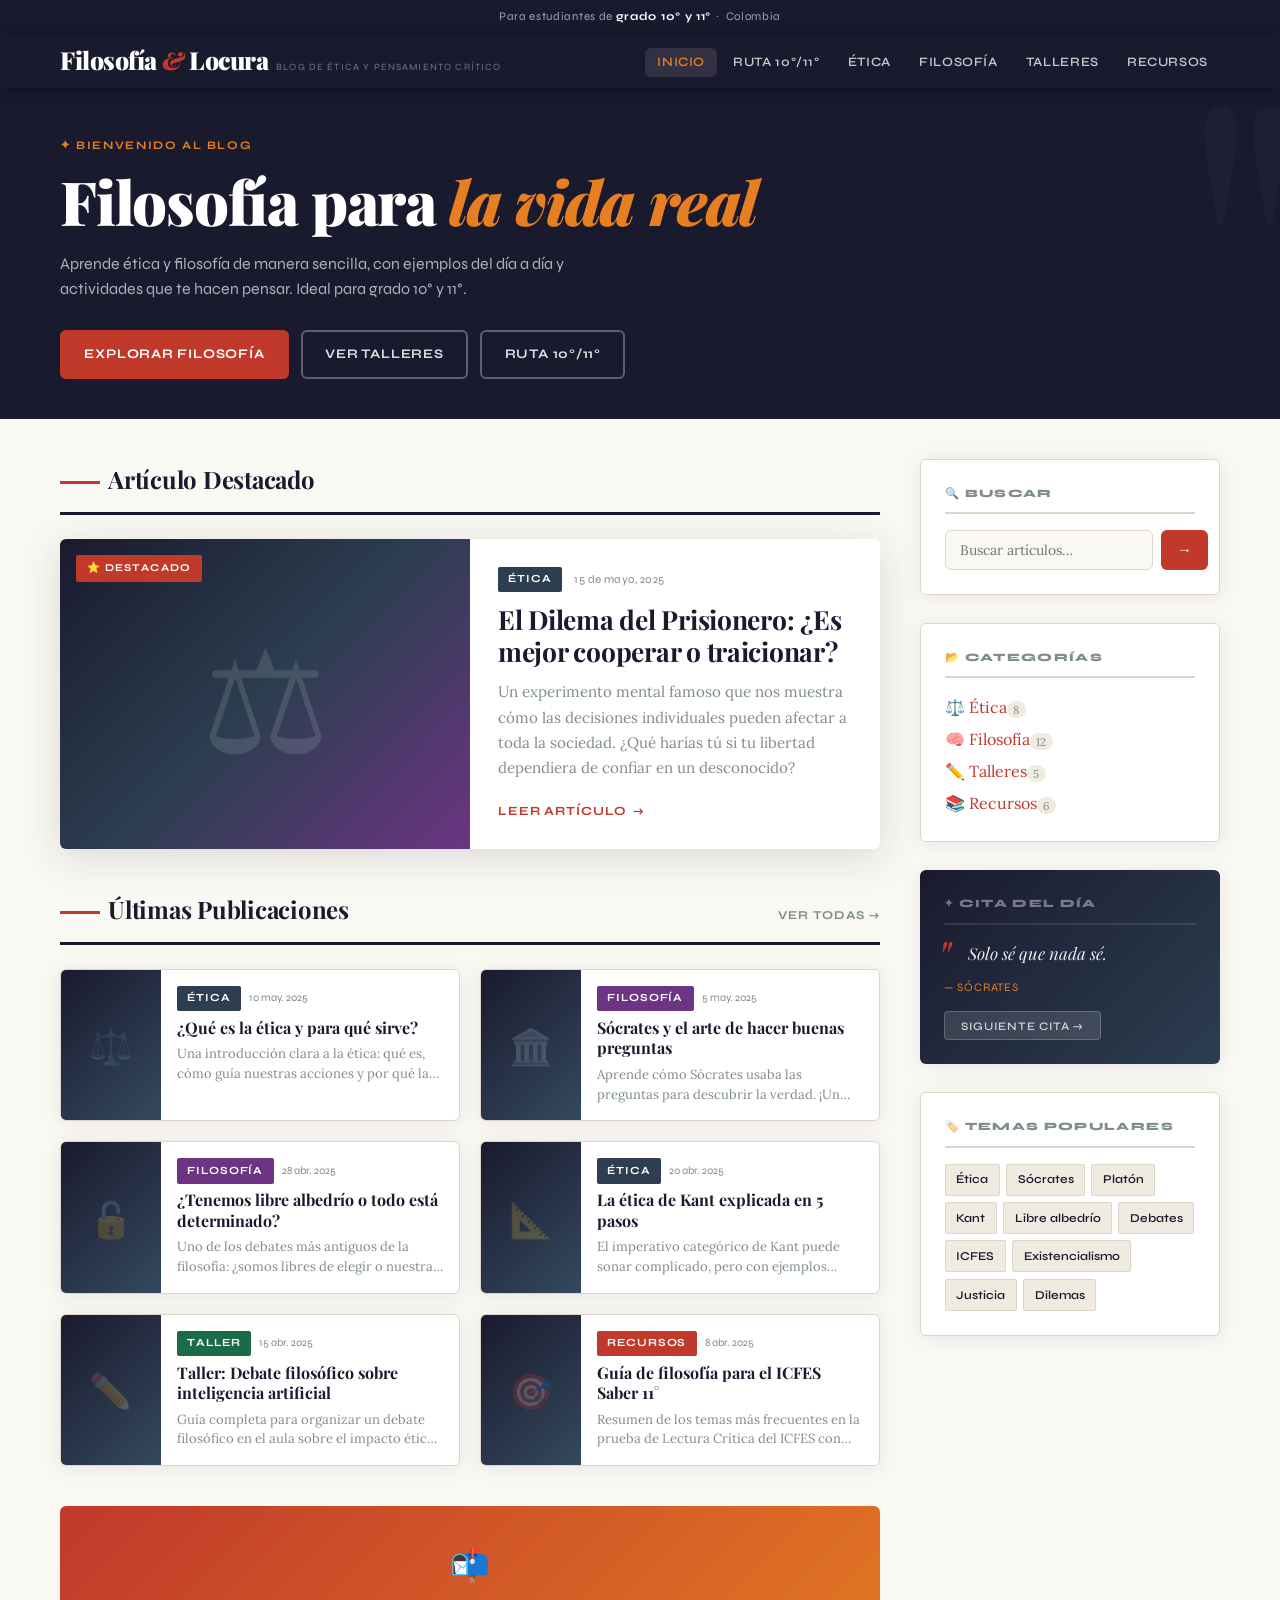
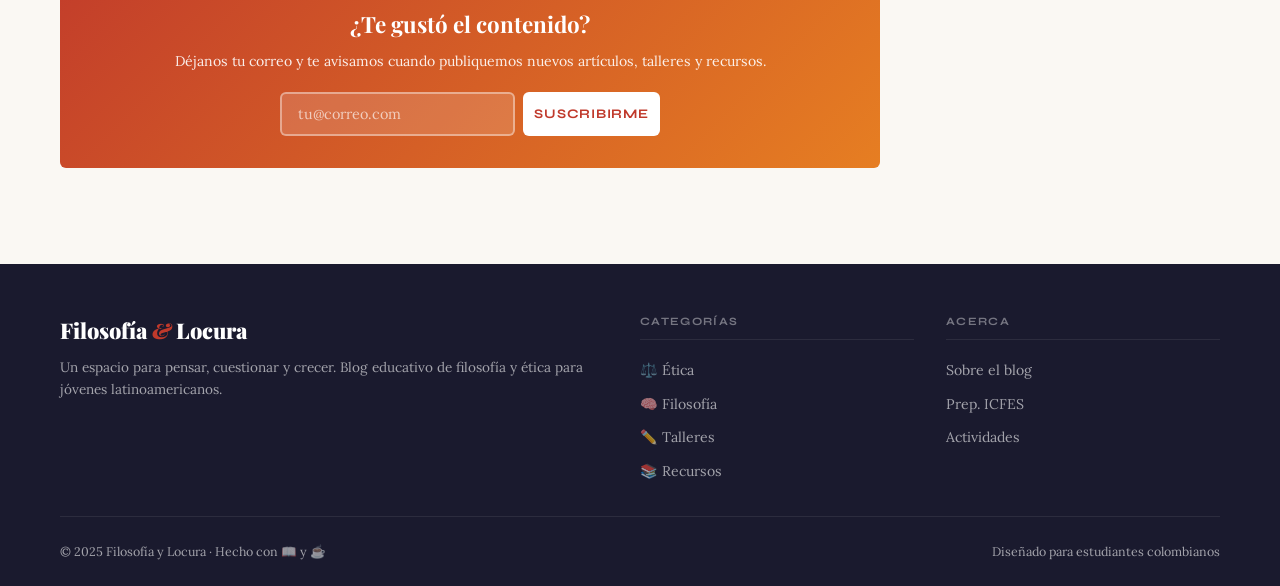
==== commit a89b70b3: "Agrega buscador de guías y filtros combinados en estudiantes" ====
--- a/index.html
+++ b/index.html
@@ -28,6 +28,7 @@
       <nav aria-label="Navegación principal">
         <ul class="nav__list" role="list">
           <li><a href="index.html"      class="nav__link active">Inicio</a></li>
+          <li><a href="estudiantes.html" class="nav__link">Ruta 10°/11°</a></li>
           <li><a href="etica.html"      class="nav__link">Ética</a></li>
           <li><a href="filosofia.html"  class="nav__link">Filosofía</a></li>
           <li><a href="talleres.html"   class="nav__link">Talleres</a></li>
@@ -42,6 +43,7 @@
     <nav class="mobile-nav" id="mobileNav" aria-label="Menú móvil">
       <ul class="mobile-nav__list" role="list">
         <li><a href="index.html"     class="mobile-nav__link">🏠 Inicio</a></li>
+        <li><a href="estudiantes.html" class="mobile-nav__link">🎓 Ruta 10°/11°</a></li>
         <li><a href="etica.html"     class="mobile-nav__link">⚖️ Ética</a></li>
         <li><a href="filosofia.html" class="mobile-nav__link">🧠 Filosofía</a></li>
         <li><a href="talleres.html"  class="mobile-nav__link">✏️ Talleres</a></li>
@@ -64,6 +66,7 @@
       <div class="hero__actions">
         <a href="filosofia.html" class="btn btn--primary">Explorar Filosofía</a>
         <a href="talleres.html"  class="btn btn--outline">Ver Talleres</a>
+        <a href="estudiantes.html" class="btn btn--outline">Ruta 10°/11°</a>
       </div>
     </div>
   </section>
--- a/css/styles.css
+++ b/css/styles.css
@@ -1169,3 +1169,51 @@
   .masthead, .sidebar, footer, .share-bar, .comments-section, .back-top { display: none; }
   .article-body { max-width: 100%; }
 }
+
+/* ── Estilo juvenil: Ruta estudiantes ── */
+.hero--students {
+  background: radial-gradient(circle at 10% 20%, #35255b 0%, #1a1a2e 45%, #10101f 100%);
+}
+
+.student-badges {
+  margin-top: 1rem;
+  display: flex;
+  flex-wrap: wrap;
+  gap: 0.65rem;
+}
+
+.student-badge {
+  font-family: var(--font-ui);
+  font-size: 0.75rem;
+  font-weight: 700;
+  letter-spacing: 0.04em;
+  color: #fff;
+  background: linear-gradient(135deg, rgba(230,126,34,0.9), rgba(192,57,43,0.9));
+  border: 1px solid rgba(255,255,255,0.2);
+  border-radius: 999px;
+  padding: 0.45rem 0.9rem;
+  box-shadow: 0 4px 14px rgba(0,0,0,0.22);
+}
+
+.students-grid .post-card {
+  border: 1px solid rgba(108,52,131,0.18);
+  background: linear-gradient(180deg, #ffffff 0%, #fffaf5 100%);
+}
+
+.students-grid .post-card__thumb {
+  background: linear-gradient(135deg, #6c3483, #c0392b);
+  color: #fff;
+  border-radius: 12px;
+  box-shadow: 0 8px 24px rgba(108,52,131,0.25);
+}
+
+#guias-documentos .btn--outline {
+  border-color: rgba(108,52,131,0.35);
+}
+
+#guias-documentos .btn--outline.active,
+#guias-documentos .btn--outline:hover {
+  background: linear-gradient(135deg, #6c3483, #c0392b);
+  color: #fff;
+  border-color: transparent;
+}
